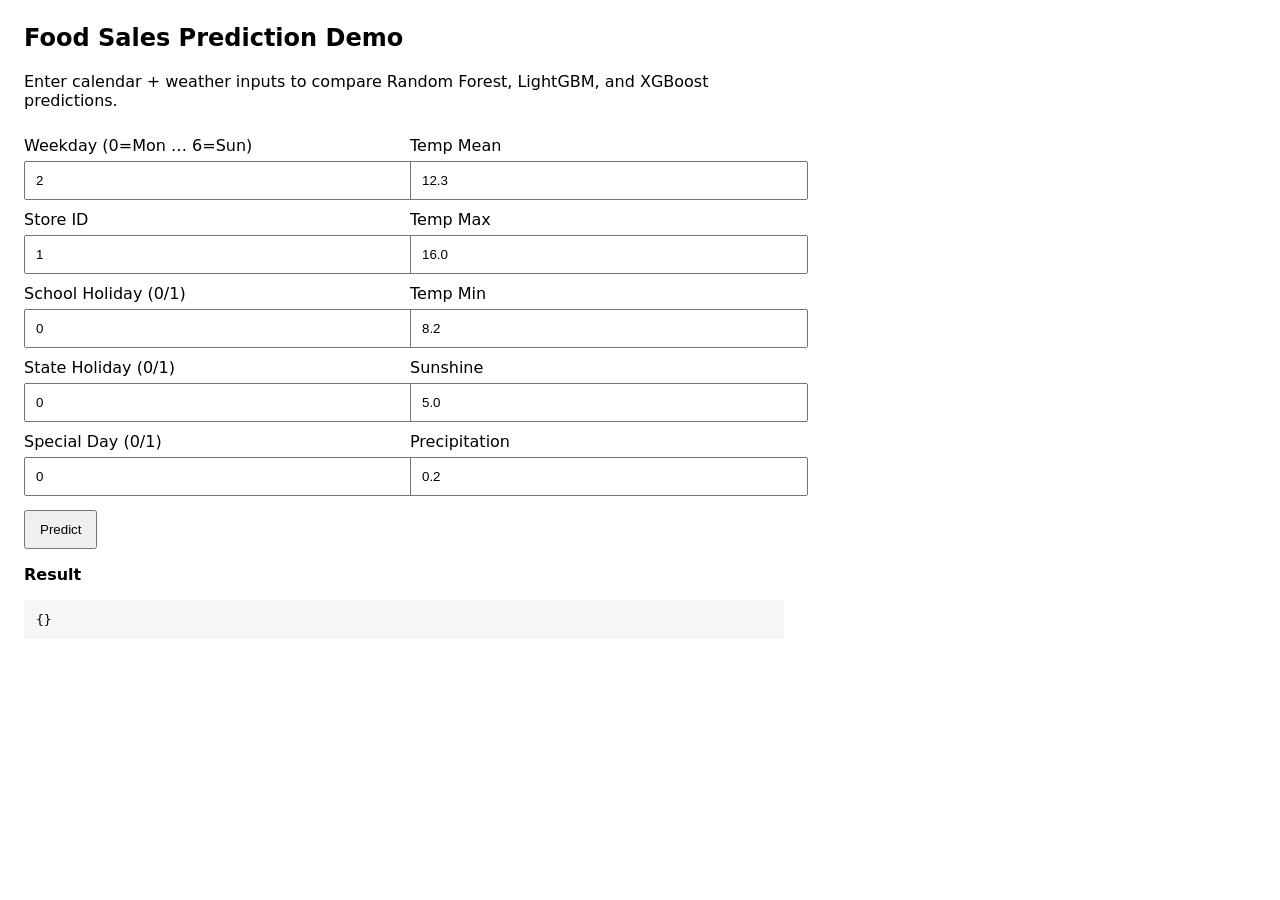
==== docs/index.html @ ceddffe7 "Move website to docs for GitHub Pages" ====
<!doctype html>
<html>
<head>
  <meta charset="utf-8" />
  <meta name="viewport" content="width=device-width,initial-scale=1" />
  <title>Food Sales Prediction Demo</title>
  <style>
    body{font-family:system-ui,Arial;margin:24px;max-width:760px}
    label{display:block;margin-top:10px}
    input{width:100%;padding:10px;margin-top:6px}
    button{margin-top:14px;padding:10px 14px;cursor:pointer}
    .grid{display:grid;grid-template-columns:1fr 1fr;gap:12px}
    pre{background:#f6f6f6;padding:12px;overflow:auto}
  </style>
</head>
<body>
  <h2>Food Sales Prediction Demo</h2>
  <p>Enter calendar + weather inputs to compare Random Forest, LightGBM, and XGBoost predictions.</p>

  <div class="grid">
    <div>
      <label>Weekday (0=Mon … 6=Sun)
        <input id="weekday" type="number" min="0" max="6" value="2" />
      </label>
      <label>Store ID
        <input id="store_id" type="number" min="0" value="1" />
      </label>
      <label>School Holiday (0/1)
        <input id="is_school_holiday" type="number" min="0" max="1" value="0" />
      </label>
      <label>State Holiday (0/1)
        <input id="is_state_holiday" type="number" min="0" max="1" value="0" />
      </label>
      <label>Special Day (0/1)
        <input id="is_special_day" type="number" min="0" max="1" value="0" />
      </label>
    </div>

    <div>
      <label>Temp Mean
        <input id="temp_mean" type="number" step="0.1" value="12.3" />
      </label>
      <label>Temp Max
        <input id="temp_max" type="number" step="0.1" value="16.0" />
      </label>
      <label>Temp Min
        <input id="temp_min" type="number" step="0.1" value="8.2" />
      </label>
      <label>Sunshine
        <input id="sunshine" type="number" step="0.1" value="5.0" />
      </label>
      <label>Precipitation
        <input id="precipitation" type="number" step="0.1" value="0.2" />
      </label>
    </div>
  </div>

  <button onclick="runPredict()">Predict</button>
  <p><b>Result</b></p>
  <pre id="out">{}</pre>

  <script>
    // Replace with your deployed FastAPI URL, e.g. https://your-api.onrender.com
    const API_BASE = "http://localhost:8000";

    async function runPredict(){
      const payload = {
        weekday: Number(document.getElementById("weekday").value),
        store_id: Number(document.getElementById("store_id").value),
        is_school_holiday: Number(document.getElementById("is_school_holiday").value),
        is_state_holiday: Number(document.getElementById("is_state_holiday").value),
        is_special_day: Number(document.getElementById("is_special_day").value),
        temp_mean: Number(document.getElementById("temp_mean").value),
        temp_max: Number(document.getElementById("temp_max").value),
        temp_min: Number(document.getElementById("temp_min").value),
        sunshine: Number(document.getElementById("sunshine").value),
        precipitation: Number(document.getElementById("precipitation").value),
      };

      const res = await fetch(`${API_BASE}/predict`, {
        method: "POST",
        headers: {"Content-Type":"application/json"},
        body: JSON.stringify(payload)
      });

      const data = await res.json();
      document.getElementById("out").textContent = JSON.stringify(data, null, 2);
    }
  </script>
</body>
</html>
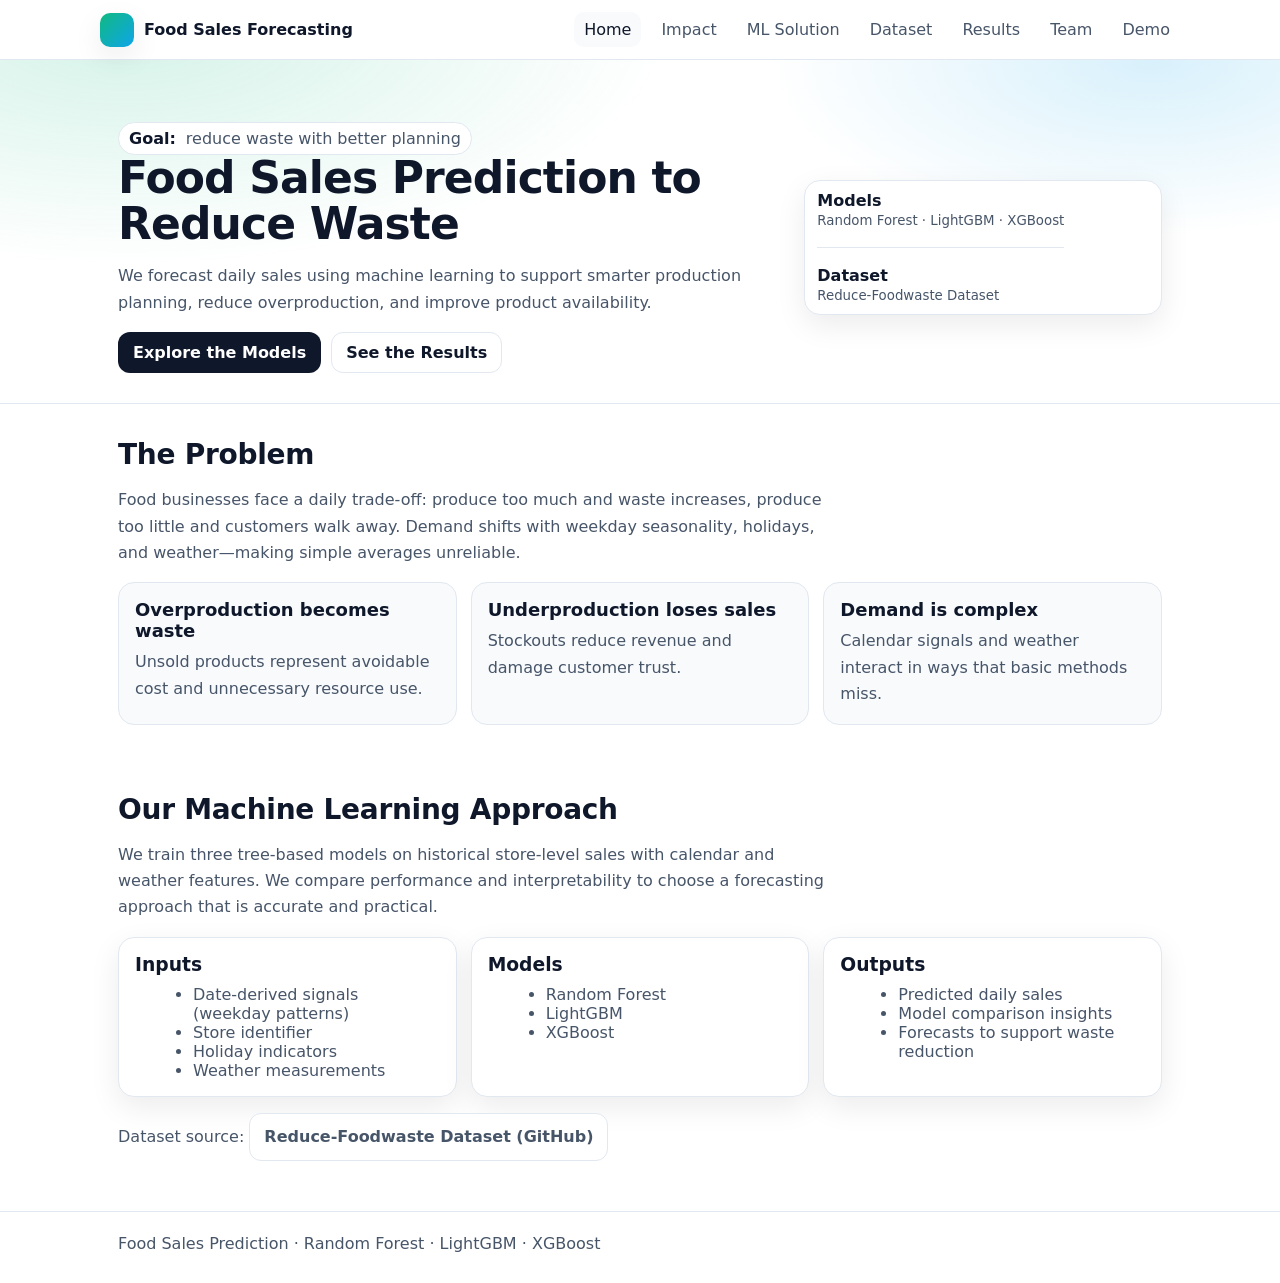
==== commit 309f730d: "website" ====
--- a/docs/index.html
+++ b/docs/index.html
@@ -1,91 +1,129 @@
 <!doctype html>
-<html>
+<html lang="en">
 <head>
   <meta charset="utf-8" />
   <meta name="viewport" content="width=device-width,initial-scale=1" />
-  <title>Food Sales Prediction Demo</title>
-  <style>
-    body{font-family:system-ui,Arial;margin:24px;max-width:760px}
-    label{display:block;margin-top:10px}
-    input{width:100%;padding:10px;margin-top:6px}
-    button{margin-top:14px;padding:10px 14px;cursor:pointer}
-    .grid{display:grid;grid-template-columns:1fr 1fr;gap:12px}
-    pre{background:#f6f6f6;padding:12px;overflow:auto}
-  </style>
+  <title>Food Sales Prediction to Reduce Waste</title>
+  <link rel="stylesheet" href="assets/style.css" />
 </head>
 <body>
-  <h2>Food Sales Prediction Demo</h2>
-  <p>Enter calendar + weather inputs to compare Random Forest, LightGBM, and XGBoost predictions.</p>
+  <header class="nav">
+    <div class="container nav-inner">
+      <a class="brand" href="index.html"><span class="logo"></span> Food Sales Forecasting</a>
+      <nav class="links">
+        <a class="active" href="index.html">Home</a>
+        <a href="impact.html">Impact</a>
+        <a href="ml-solution.html">ML Solution</a>
+        <a href="dataset.html">Dataset</a>
+        <a href="results.html">Results</a>
+        <a href="team.html">Team</a>
+        <a href="demo.html">Demo</a>
+      </nav>
+    </div>
+  </header>
 
-  <div class="grid">
-    <div>
-      <label>Weekday (0=Mon … 6=Sun)
-        <input id="weekday" type="number" min="0" max="6" value="2" />
-      </label>
-      <label>Store ID
-        <input id="store_id" type="number" min="0" value="1" />
-      </label>
-      <label>School Holiday (0/1)
-        <input id="is_school_holiday" type="number" min="0" max="1" value="0" />
-      </label>
-      <label>State Holiday (0/1)
-        <input id="is_state_holiday" type="number" min="0" max="1" value="0" />
-      </label>
-      <label>Special Day (0/1)
-        <input id="is_special_day" type="number" min="0" max="1" value="0" />
-      </label>
+  <main>
+    <section class="hero">
+      <div class="container hero-grid">
+        <div>
+          <div class="kicker"><b>Goal:</b> reduce waste with better planning</div>
+          <h1>Food Sales Prediction to Reduce Waste</h1>
+          <p class="lead">
+            We forecast daily sales using machine learning to support smarter production planning,
+            reduce overproduction, and improve product availability.
+          </p>
+          <div class="cta">
+            <a class="btn primary" href="ml-solution.html">Explore the Models</a>
+            <a class="btn" href="results.html">See the Results</a>
+          </div>
+        </div>
+        <div class="badge">
+          <div>
+            <strong>Models</strong>
+            <small>Random Forest · LightGBM · XGBoost</small>
+            <hr />
+            <strong>Dataset</strong>
+            <small>Reduce-Foodwaste Dataset</small>
+          </div>
+        </div>
+      </div>
+    </section>
+
+    <section class="section">
+      <div class="container">
+        <h2>The Problem</h2>
+        <p class="lead">
+          Food businesses face a daily trade-off: produce too much and waste increases,
+          produce too little and customers walk away. Demand shifts with weekday seasonality,
+          holidays, and weather—making simple averages unreliable.
+        </p>
+
+        <div class="grid3">
+          <div class="card">
+            <h3>Overproduction becomes waste</h3>
+            <p>Unsold products represent avoidable cost and unnecessary resource use.</p>
+          </div>
+          <div class="card">
+            <h3>Underproduction loses sales</h3>
+            <p>Stockouts reduce revenue and damage customer trust.</p>
+          </div>
+          <div class="card">
+            <h3>Demand is complex</h3>
+            <p>Calendar signals and weather interact in ways that basic methods miss.</p>
+          </div>
+        </div>
+      </div>
+    </section>
+
+    <section class="section">
+      <div class="container">
+        <h2>Our Machine Learning Approach</h2>
+        <p class="lead">
+          We train three tree-based models on historical store-level sales with calendar and weather features.
+          We compare performance and interpretability to choose a forecasting approach that is accurate and practical.
+        </p>
+
+        <div class="pipeline">
+          <div class="pipe">
+            <h3>Inputs</h3>
+            <ul>
+              <li>Date-derived signals (weekday patterns)</li>
+              <li>Store identifier</li>
+              <li>Holiday indicators</li>
+              <li>Weather measurements</li>
+            </ul>
+          </div>
+          <div class="pipe">
+            <h3>Models</h3>
+            <ul>
+              <li>Random Forest</li>
+              <li>LightGBM</li>
+              <li>XGBoost</li>
+            </ul>
+          </div>
+          <div class="pipe">
+            <h3>Outputs</h3>
+            <ul>
+              <li>Predicted daily sales</li>
+              <li>Model comparison insights</li>
+              <li>Forecasts to support waste reduction</li>
+            </ul>
+          </div>
+        </div>
+
+        <p style="margin-top:16px">
+          Dataset source: <a class="btn" href="https://github.com/Green-AI-Hub-Mittelstand/Reduce-Foodwaste-Dataset" target="_blank" rel="noreferrer">
+            Reduce-Foodwaste Dataset (GitHub)
+          </a>
+        </p>
+      </div>
+    </section>
+  </main>
+
+  <footer class="footer">
+    <div class="container">
+      <div>Food Sales Prediction · Random Forest · LightGBM · XGBoost</div>
     </div>
-
-    <div>
-      <label>Temp Mean
-        <input id="temp_mean" type="number" step="0.1" value="12.3" />
-      </label>
-      <label>Temp Max
-        <input id="temp_max" type="number" step="0.1" value="16.0" />
-      </label>
-      <label>Temp Min
-        <input id="temp_min" type="number" step="0.1" value="8.2" />
-      </label>
-      <label>Sunshine
-        <input id="sunshine" type="number" step="0.1" value="5.0" />
-      </label>
-      <label>Precipitation
-        <input id="precipitation" type="number" step="0.1" value="0.2" />
-      </label>
-    </div>
-  </div>
-
-  <button onclick="runPredict()">Predict</button>
-  <p><b>Result</b></p>
-  <pre id="out">{}</pre>
-
-  <script>
-    // Replace with your deployed FastAPI URL, e.g. https://your-api.onrender.com
-    const API_BASE = "http://localhost:8000";
-
-    async function runPredict(){
-      const payload = {
-        weekday: Number(document.getElementById("weekday").value),
-        store_id: Number(document.getElementById("store_id").value),
-        is_school_holiday: Number(document.getElementById("is_school_holiday").value),
-        is_state_holiday: Number(document.getElementById("is_state_holiday").value),
-        is_special_day: Number(document.getElementById("is_special_day").value),
-        temp_mean: Number(document.getElementById("temp_mean").value),
-        temp_max: Number(document.getElementById("temp_max").value),
-        temp_min: Number(document.getElementById("temp_min").value),
-        sunshine: Number(document.getElementById("sunshine").value),
-        precipitation: Number(document.getElementById("precipitation").value),
-      };
-
-      const res = await fetch(`${API_BASE}/predict`, {
-        method: "POST",
-        headers: {"Content-Type":"application/json"},
-        body: JSON.stringify(payload)
-      });
-
-      const data = await res.json();
-      document.getElementById("out").textContent = JSON.stringify(data, null, 2);
-    }
-  </script>
+  </footer>
 </body>
 </html>
--- a/docs/assets/style.css
+++ b/docs/assets/style.css
@@ -0,0 +1,104 @@
+:root{
+    --bg:#ffffff;
+    --text:#0f172a;
+    --muted:#475569;
+    --card:#f8fafc;
+    --border:#e2e8f0;
+    --accent:#10b981; /* green/teal */
+    --accent2:#0ea5e9; /* blue for subtle gradients */
+    --shadow: 0 10px 30px rgba(2,6,23,.08);
+    --radius:16px;
+    --max: 1080px;
+  }
+  
+  *{box-sizing:border-box}
+  html,body{margin:0;padding:0;font-family:system-ui,-apple-system,Segoe UI,Roboto,Arial; color:var(--text); background:var(--bg)}
+  a{color:inherit;text-decoration:none}
+  p{line-height:1.65;color:var(--muted)}
+  .container{max-width:var(--max);margin:0 auto;padding:0 18px}
+  
+  .nav{
+    position:sticky; top:0; z-index:10;
+    backdrop-filter:saturate(180%) blur(10px);
+    background:rgba(255,255,255,.8);
+    border-bottom:1px solid var(--border);
+  }
+  .nav-inner{display:flex;align-items:center;justify-content:space-between;padding:12px 0;gap:10px}
+  .brand{display:flex;align-items:center;gap:10px;font-weight:700}
+  .logo{
+    width:34px;height:34px;border-radius:10px;
+    background: linear-gradient(135deg,var(--accent),var(--accent2));
+    box-shadow: var(--shadow);
+  }
+  .links{display:flex;flex-wrap:wrap;gap:10px}
+  .links a{padding:8px 10px;border-radius:10px;color:var(--muted)}
+  .links a.active, .links a:hover{background:var(--card);color:var(--text)}
+  
+  .hero{
+    padding:62px 0 30px;
+    background:
+      radial-gradient(900px 400px at 10% -10%, rgba(16,185,129,.18), transparent 60%),
+      radial-gradient(700px 320px at 90% 0%, rgba(14,165,233,.16), transparent 55%);
+    border-bottom:1px solid var(--border);
+  }
+  .hero-grid{display:grid;grid-template-columns:1.3fr .7fr;gap:22px;align-items:center}
+  @media (max-width: 900px){.hero-grid{grid-template-columns:1fr}}
+  h1{margin:0 0 10px;font-size:44px;letter-spacing:-.02em;line-height:1.05}
+  @media (max-width: 520px){h1{font-size:34px}}
+  .kicker{display:inline-flex;gap:10px;align-items:center;padding:6px 10px;border:1px solid var(--border);border-radius:999px;background:#fff; color:var(--muted)}
+  .kicker b{color:var(--text)}
+  .cta{display:flex;gap:10px;flex-wrap:wrap;margin-top:16px}
+  .btn{
+    display:inline-flex;align-items:center;justify-content:center;
+    padding:10px 14px;border-radius:12px;border:1px solid var(--border);
+    background:#fff; box-shadow: none; font-weight:600;
+  }
+  .btn.primary{border-color:transparent;background:var(--text);color:#fff}
+  .btn:hover{transform: translateY(-1px)}
+  .badge{display:inline-flex;align-items:center;gap:8px;padding:10px 12px;border-radius:var(--radius);background:#fff;border:1px solid var(--border);box-shadow: var(--shadow)}
+  .badge strong{display:block}
+  .badge small{color:var(--muted)}
+  
+  .section{padding:34px 0}
+  .section h2{margin:0 0 10px;font-size:28px;letter-spacing:-.01em}
+  .section .lead{max-width:70ch}
+  
+  .grid3{display:grid;grid-template-columns:repeat(3,1fr);gap:14px;margin-top:16px}
+  @media (max-width: 900px){.grid3{grid-template-columns:1fr}}
+  .card{
+    background:var(--card); border:1px solid var(--border); border-radius:var(--radius);
+    padding:16px; box-shadow: none;
+  }
+  .card h3{margin:0 0 8px;font-size:18px}
+  .card p{margin:0}
+  
+  .pipeline{display:grid;grid-template-columns:repeat(3,1fr);gap:14px;margin-top:14px}
+  @media (max-width: 900px){.pipeline{grid-template-columns:1fr}}
+  .pipe{
+    background:#fff;border:1px solid var(--border);border-radius:var(--radius);padding:16px;box-shadow:var(--shadow)
+  }
+  .pipe h3{margin:0 0 8px}
+  ul{margin:10px 0 0 18px;color:var(--muted)}
+  hr{border:none;border-top:1px solid var(--border);margin:18px 0}
+  
+  .footer{
+    padding:22px 0 30px;border-top:1px solid var(--border);color:var(--muted)
+  }
+  
+  .table{
+    width:100%; border-collapse:collapse; overflow:hidden; border-radius:12px; border:1px solid var(--border);
+    background:#fff
+  }
+  .table th, .table td{padding:10px 12px;border-bottom:1px solid var(--border);text-align:left}
+  .table th{background:var(--card);font-weight:700}
+  .table tr:last-child td{border-bottom:none}
+  
+  .form{display:grid;grid-template-columns:repeat(2,1fr);gap:12px;margin-top:14px}
+  @media (max-width: 900px){.form{grid-template-columns:1fr}}
+  input, select{
+    width:100%; padding:10px 12px; border-radius:12px; border:1px solid var(--border);
+    background:#fff; outline:none;
+  }
+  pre{
+    background:#0b1220;color:#e2e8f0; padding:14px; border-radius:14px; overflow:auto; border:1px solid rgba(226,232,240,.15)
+  }
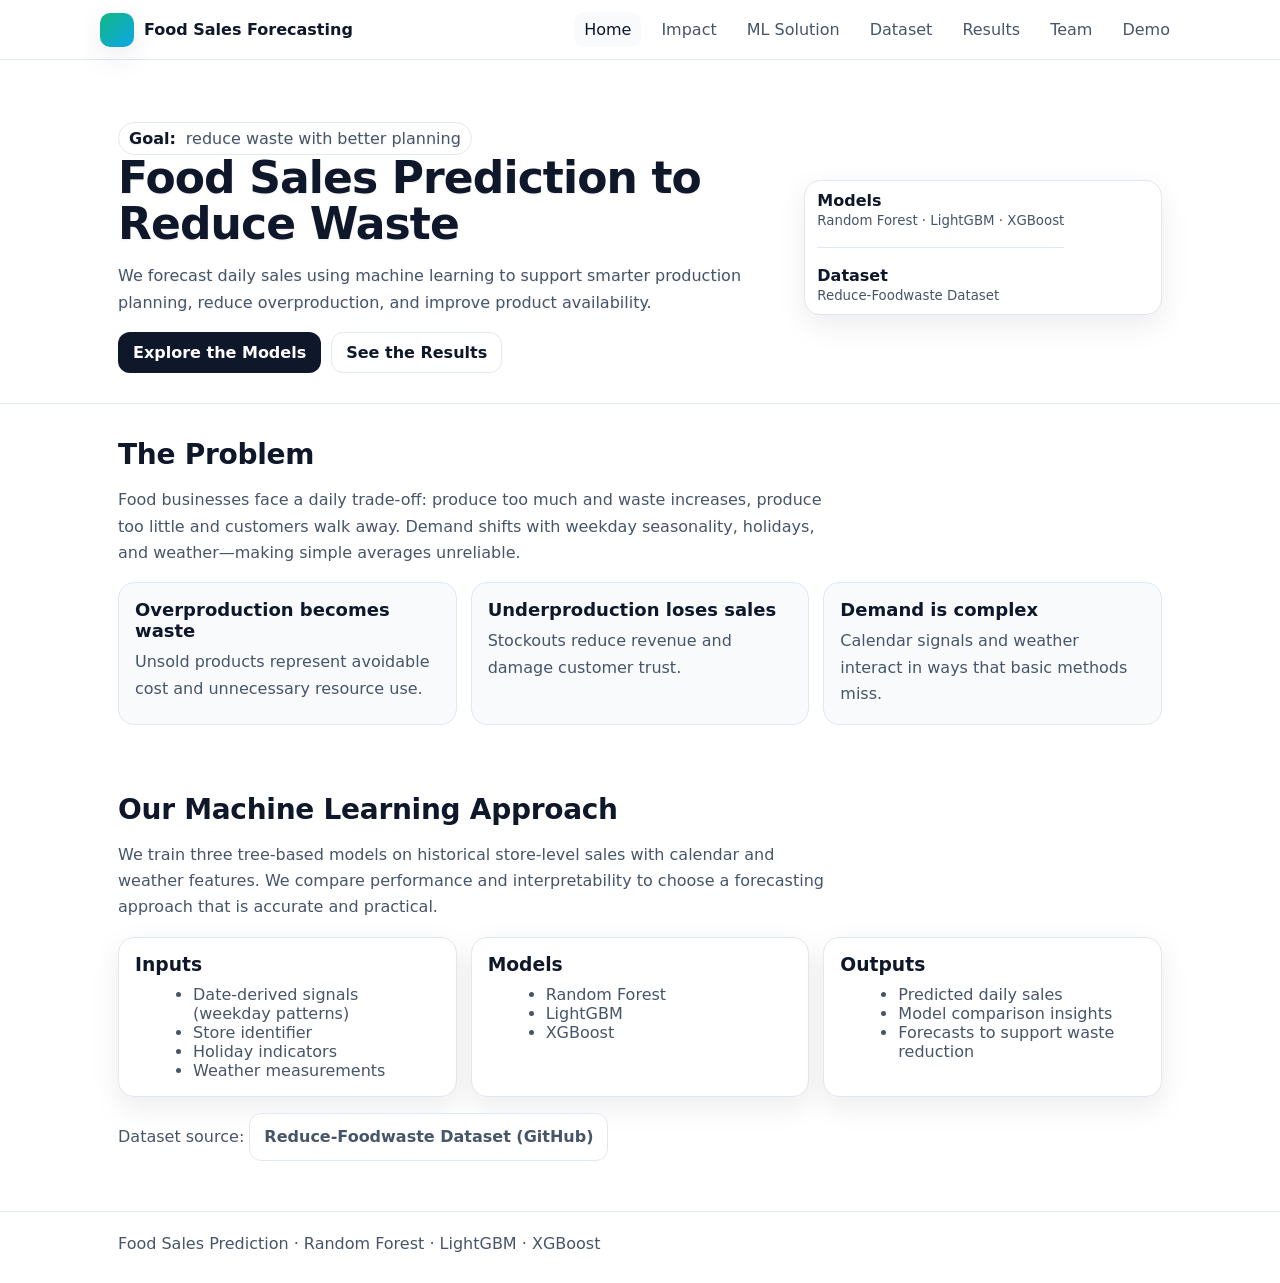
==== commit 068741e5: "added pics, and plots" ====
--- a/docs/index.html
+++ b/docs/index.html
@@ -23,7 +23,7 @@
   </header>
 
   <main>
-    <section class="hero">
+    <section class="hero hero-photo">
       <div class="container hero-grid">
         <div>
           <div class="kicker"><b>Goal:</b> reduce waste with better planning</div>
--- a/docs/assets/style.css
+++ b/docs/assets/style.css
@@ -101,4 +101,22 @@
   }
   pre{
     background:#0b1220;color:#e2e8f0; padding:14px; border-radius:14px; overflow:auto; border:1px solid rgba(226,232,240,.15)
+  }
+
+  /* Hero background image */
+.hero.hero-photo{
+    position: relative;
+    background:
+      linear-gradient(90deg, rgba(255,255,255,.92) 0%, rgba(255,255,255,.75) 55%, rgba(255,255,255,.35) 100%),
+      url("assets/plots/foos_sales.png");
+    background-size: cover;
+    background-position: center;
+    background-repeat: no-repeat;
+  }
+  
+  /* Optional: make text extra readable */
+  .hero.hero-photo h1,
+  .hero.hero-photo .lead,
+  .hero.hero-photo .kicker{
+    text-shadow: 0 1px 2px rgba(0,0,0,.08);
   }
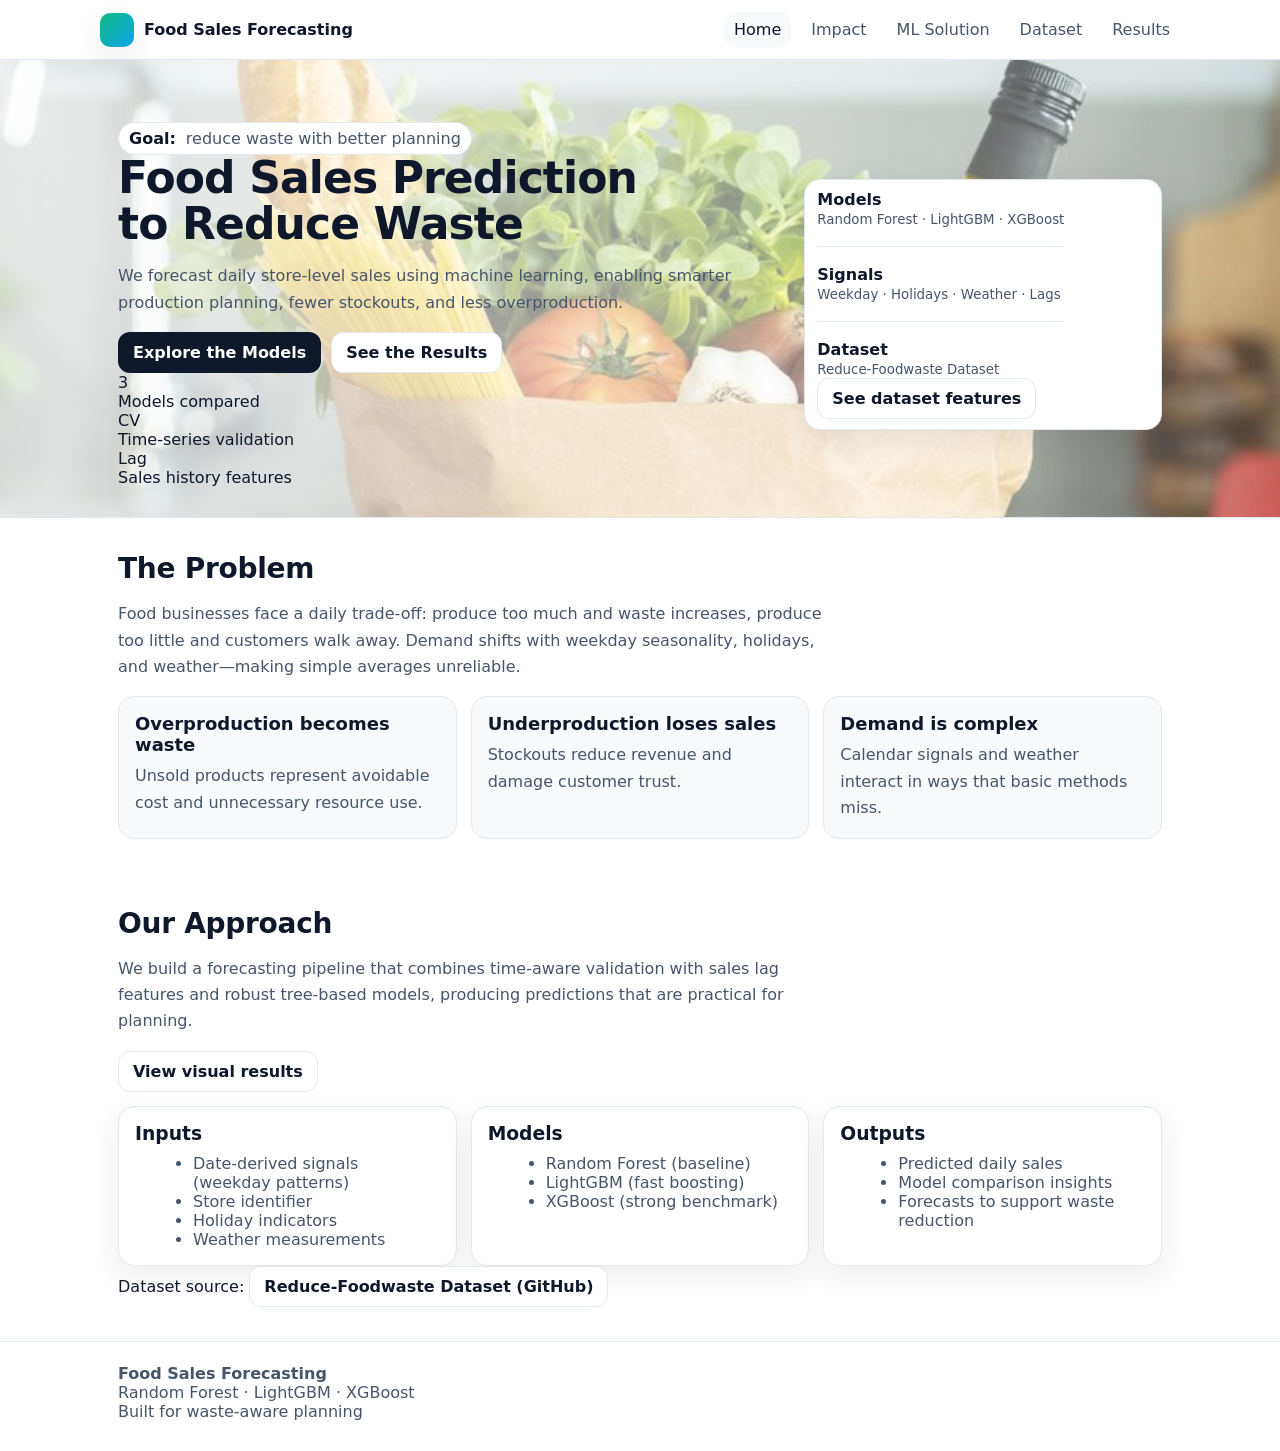
==== commit f5f5a5d5: "omproved home page" ====
--- a/docs/index.html
+++ b/docs/index.html
@@ -16,58 +16,90 @@
         <a href="ml-solution.html">ML Solution</a>
         <a href="dataset.html">Dataset</a>
         <a href="results.html">Results</a>
-        <a href="team.html">Team</a>
-        <a href="demo.html">Demo</a>
       </nav>
     </div>
   </header>
 
   <main>
+    <!-- HERO -->
     <section class="hero hero-photo">
       <div class="container hero-grid">
         <div>
           <div class="kicker"><b>Goal:</b> reduce waste with better planning</div>
-          <h1>Food Sales Prediction to Reduce Waste</h1>
+
+          <h1>Food Sales Prediction<br/>to Reduce Waste</h1>
+
           <p class="lead">
-            We forecast daily sales using machine learning to support smarter production planning,
-            reduce overproduction, and improve product availability.
+            We forecast daily store-level sales using machine learning, enabling smarter production planning,
+            fewer stockouts, and less overproduction.
           </p>
+
           <div class="cta">
             <a class="btn primary" href="ml-solution.html">Explore the Models</a>
             <a class="btn" href="results.html">See the Results</a>
           </div>
+
+          <div class="mini-stats">
+            <div class="mini-card">
+              <div class="mini-num">3</div>
+              <div class="mini-label">Models compared</div>
+            </div>
+            <div class="mini-card">
+              <div class="mini-num">CV</div>
+              <div class="mini-label">Time-series validation</div>
+            </div>
+            <div class="mini-card">
+              <div class="mini-num">Lag</div>
+              <div class="mini-label">Sales history features</div>
+            </div>
+          </div>
         </div>
-        <div class="badge">
+
+        <div class="badge badge-large">
           <div>
-            <strong>Models</strong>
-            <small>Random Forest · LightGBM · XGBoost</small>
+            <div class="badge-row">
+              <strong>Models</strong>
+              <small>Random Forest · LightGBM · XGBoost</small>
+            </div>
             <hr />
-            <strong>Dataset</strong>
-            <small>Reduce-Foodwaste Dataset</small>
+            <div class="badge-row">
+              <strong>Signals</strong>
+              <small>Weekday · Holidays · Weather · Lags</small>
+            </div>
+            <hr />
+            <div class="badge-row">
+              <strong>Dataset</strong>
+              <small>Reduce-Foodwaste Dataset</small>
+            </div>
+
+            <div class="badge-actions">
+              <a class="btn" href="dataset.html">See dataset features</a>
+            </div>
           </div>
         </div>
       </div>
     </section>
 
+    <!-- PROBLEM -->
     <section class="section">
       <div class="container">
         <h2>The Problem</h2>
         <p class="lead">
-          Food businesses face a daily trade-off: produce too much and waste increases,
-          produce too little and customers walk away. Demand shifts with weekday seasonality,
-          holidays, and weather—making simple averages unreliable.
+          Food businesses face a daily trade-off: produce too much and waste increases, produce too little and
+          customers walk away. Demand shifts with weekday seasonality, holidays, and weather—making simple
+          averages unreliable.
         </p>
 
         <div class="grid3">
-          <div class="card">
+          <div class="card card-soft">
             <h3>Overproduction becomes waste</h3>
             <p>Unsold products represent avoidable cost and unnecessary resource use.</p>
           </div>
-          <div class="card">
+          <div class="card card-soft">
             <h3>Underproduction loses sales</h3>
             <p>Stockouts reduce revenue and damage customer trust.</p>
           </div>
-          <div class="card">
+          <div class="card card-soft">
             <h3>Demand is complex</h3>
             <p>Calendar signals and weather interact in ways that basic methods miss.</p>
           </div>
@@ -75,13 +107,21 @@
       </div>
     </section>
 
+    <!-- APPROACH -->
     <section class="section">
       <div class="container">
-        <h2>Our Machine Learning Approach</h2>
-        <p class="lead">
-          We train three tree-based models on historical store-level sales with calendar and weather features.
-          We compare performance and interpretability to choose a forecasting approach that is accurate and practical.
-        </p>
+        <div class="section-head">
+          <div>
+            <h2>Our Approach</h2>
+            <p class="lead">
+              We build a forecasting pipeline that combines time-aware validation with sales lag features and
+              robust tree-based models, producing predictions that are practical for planning.
+            </p>
+          </div>
+          <div class="section-cta">
+            <a class="btn" href="results.html">View visual results</a>
+          </div>
+        </div>
 
         <div class="pipeline">
           <div class="pipe">
@@ -96,9 +136,9 @@
           <div class="pipe">
             <h3>Models</h3>
             <ul>
-              <li>Random Forest</li>
-              <li>LightGBM</li>
-              <li>XGBoost</li>
+              <li>Random Forest (baseline)</li>
+              <li>LightGBM (fast boosting)</li>
+              <li>XGBoost (strong benchmark)</li>
             </ul>
           </div>
           <div class="pipe">
@@ -111,18 +151,23 @@
           </div>
         </div>
 
-        <p style="margin-top:16px">
-          Dataset source: <a class="btn" href="https://github.com/Green-AI-Hub-Mittelstand/Reduce-Foodwaste-Dataset" target="_blank" rel="noreferrer">
+        <div class="note">
+          Dataset source:
+          <a class="btn" href="https://github.com/Green-AI-Hub-Mittelstand/Reduce-Foodwaste-Dataset" target="_blank" rel="noreferrer">
             Reduce-Foodwaste Dataset (GitHub)
           </a>
-        </p>
+        </div>
       </div>
     </section>
   </main>
 
   <footer class="footer">
-    <div class="container">
-      <div>Food Sales Prediction · Random Forest · LightGBM · XGBoost</div>
+    <div class="container footer-inner">
+      <div>
+        <strong>Food Sales Forecasting</strong>
+        <div class="footer-muted">Random Forest · LightGBM · XGBoost</div>
+      </div>
+      <div class="footer-muted">Built for waste-aware planning</div>
     </div>
   </footer>
 </body>
--- a/docs/assets/style.css
+++ b/docs/assets/style.css
@@ -103,20 +103,20 @@
     background:#0b1220;color:#e2e8f0; padding:14px; border-radius:14px; overflow:auto; border:1px solid rgba(226,232,240,.15)
   }
 
-  /* Hero background image */
+/* Hero background image (more robust) */
 .hero.hero-photo{
     position: relative;
-    background:
-      linear-gradient(90deg, rgba(255,255,255,.92) 0%, rgba(255,255,255,.75) 55%, rgba(255,255,255,.35) 100%),
-      url("assets/plots/foos_sales.png");
+  
+    /* layers: overlay gradient + image */
+    background-image:
+      linear-gradient(90deg,
+        rgba(255,255,255,.75) 0%,
+        rgba(255,255,255,.55) 55%,
+        rgba(255,255,255,.15) 100%
+      ),
+      url("./food_sales.jpg");   /* <-- IMPORTANT: use ./ */
+  
     background-size: cover;
     background-position: center;
     background-repeat: no-repeat;
-  }
-  
-  /* Optional: make text extra readable */
-  .hero.hero-photo h1,
-  .hero.hero-photo .lead,
-  .hero.hero-photo .kicker{
-    text-shadow: 0 1px 2px rgba(0,0,0,.08);
   }
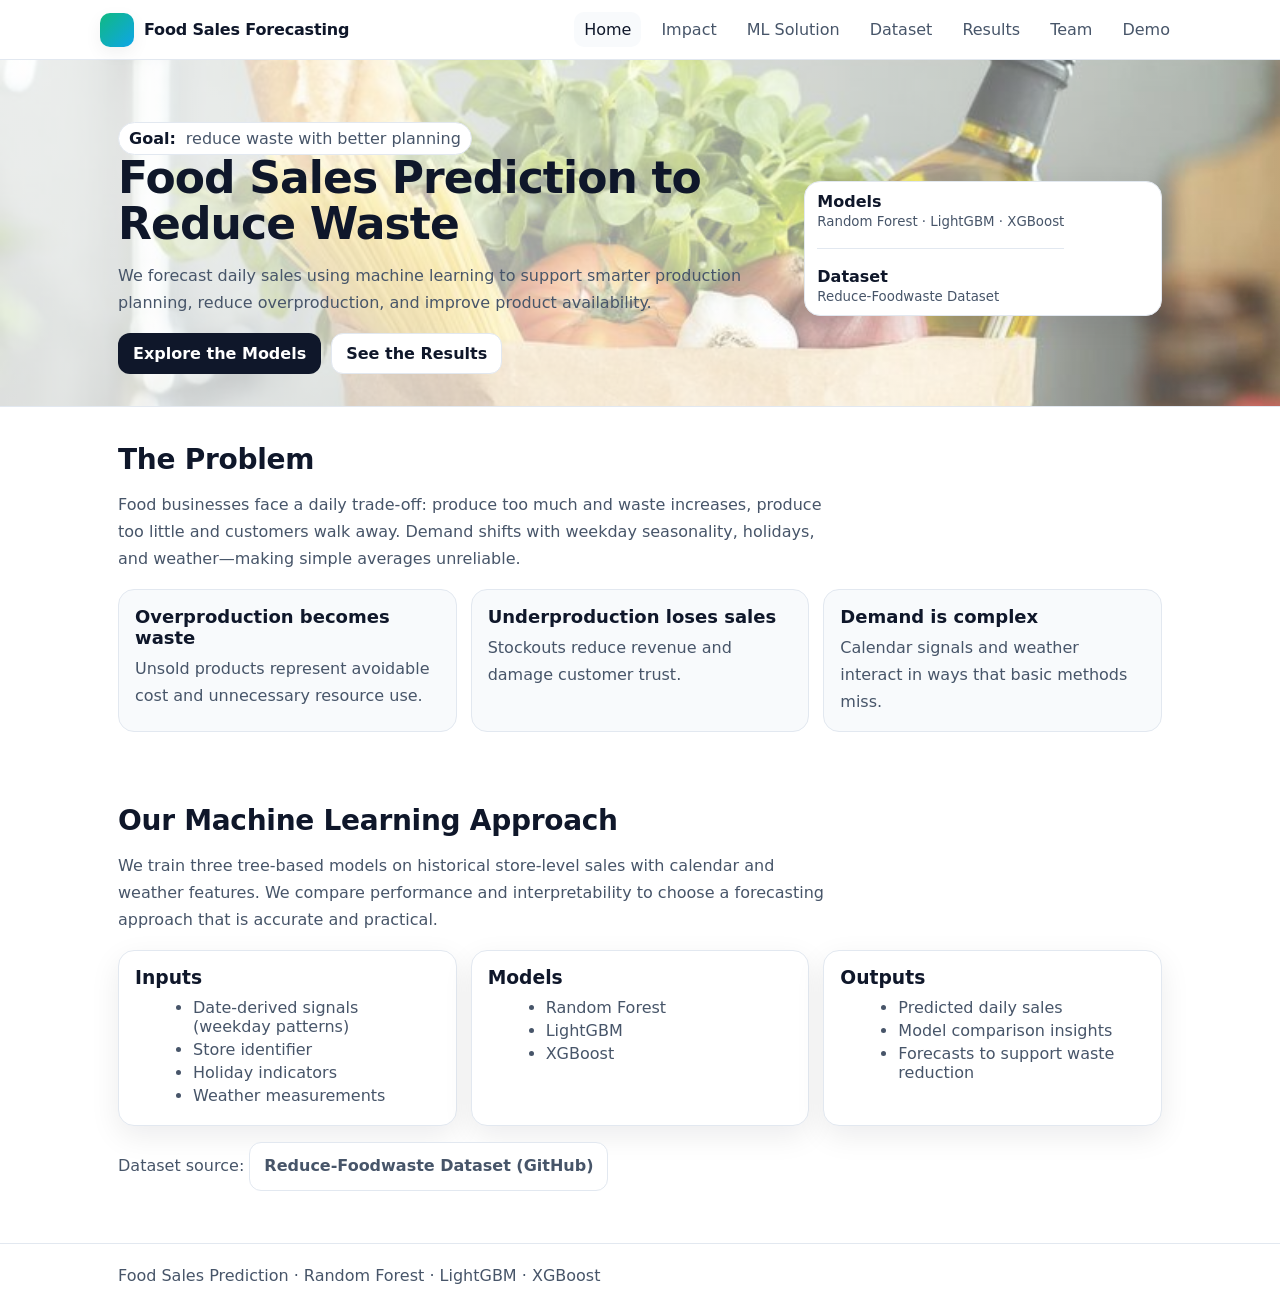
==== commit 9f3ba46b: "fixed home page" ====
--- a/docs/index.html
+++ b/docs/index.html
@@ -16,90 +16,58 @@
         <a href="ml-solution.html">ML Solution</a>
         <a href="dataset.html">Dataset</a>
         <a href="results.html">Results</a>
+        <a href="team.html">Team</a>
+        <a href="demo.html">Demo</a>
       </nav>
     </div>
   </header>
 
   <main>
-    <!-- HERO -->
     <section class="hero hero-photo">
       <div class="container hero-grid">
         <div>
           <div class="kicker"><b>Goal:</b> reduce waste with better planning</div>
-
-          <h1>Food Sales Prediction<br/>to Reduce Waste</h1>
-
+          <h1>Food Sales Prediction to Reduce Waste</h1>
           <p class="lead">
-            We forecast daily store-level sales using machine learning, enabling smarter production planning,
-            fewer stockouts, and less overproduction.
+            We forecast daily sales using machine learning to support smarter production planning,
+            reduce overproduction, and improve product availability.
           </p>
-
           <div class="cta">
             <a class="btn primary" href="ml-solution.html">Explore the Models</a>
             <a class="btn" href="results.html">See the Results</a>
           </div>
-
-          <div class="mini-stats">
-            <div class="mini-card">
-              <div class="mini-num">3</div>
-              <div class="mini-label">Models compared</div>
-            </div>
-            <div class="mini-card">
-              <div class="mini-num">CV</div>
-              <div class="mini-label">Time-series validation</div>
-            </div>
-            <div class="mini-card">
-              <div class="mini-num">Lag</div>
-              <div class="mini-label">Sales history features</div>
-            </div>
-          </div>
         </div>
-
-        <div class="badge badge-large">
+        <div class="badge">
           <div>
-            <div class="badge-row">
-              <strong>Models</strong>
-              <small>Random Forest · LightGBM · XGBoost</small>
-            </div>
+            <strong>Models</strong>
+            <small>Random Forest · LightGBM · XGBoost</small>
             <hr />
-            <div class="badge-row">
-              <strong>Signals</strong>
-              <small>Weekday · Holidays · Weather · Lags</small>
-            </div>
-            <hr />
-            <div class="badge-row">
-              <strong>Dataset</strong>
-              <small>Reduce-Foodwaste Dataset</small>
-            </div>
-
-            <div class="badge-actions">
-              <a class="btn" href="dataset.html">See dataset features</a>
-            </div>
+            <strong>Dataset</strong>
+            <small>Reduce-Foodwaste Dataset</small>
           </div>
         </div>
       </div>
     </section>
 
-    <!-- PROBLEM -->
     <section class="section">
       <div class="container">
         <h2>The Problem</h2>
         <p class="lead">
-          Food businesses face a daily trade-off: produce too much and waste increases, produce too little and
-          customers walk away. Demand shifts with weekday seasonality, holidays, and weather—making simple
-          averages unreliable.
+          Food businesses face a daily trade-off: produce too much and waste increases,
+          produce too little and customers walk away. Demand shifts with weekday seasonality,
+          holidays, and weather—making simple averages unreliable.
         </p>
 
         <div class="grid3">
-          <div class="card card-soft">
+          <div class="card">
             <h3>Overproduction becomes waste</h3>
             <p>Unsold products represent avoidable cost and unnecessary resource use.</p>
           </div>
-          <div class="card card-soft">
+          <div class="card">
             <h3>Underproduction loses sales</h3>
             <p>Stockouts reduce revenue and damage customer trust.</p>
           </div>
-          <div class="card card-soft">
+          <div class="card">
             <h3>Demand is complex</h3>
             <p>Calendar signals and weather interact in ways that basic methods miss.</p>
           </div>
@@ -107,21 +75,13 @@
       </div>
     </section>
 
-    <!-- APPROACH -->
     <section class="section">
       <div class="container">
-        <div class="section-head">
-          <div>
-            <h2>Our Approach</h2>
-            <p class="lead">
-              We build a forecasting pipeline that combines time-aware validation with sales lag features and
-              robust tree-based models, producing predictions that are practical for planning.
-            </p>
-          </div>
-          <div class="section-cta">
-            <a class="btn" href="results.html">View visual results</a>
-          </div>
-        </div>
+        <h2>Our Machine Learning Approach</h2>
+        <p class="lead">
+          We train three tree-based models on historical store-level sales with calendar and weather features.
+          We compare performance and interpretability to choose a forecasting approach that is accurate and practical.
+        </p>
 
         <div class="pipeline">
           <div class="pipe">
@@ -136,9 +96,9 @@
           <div class="pipe">
             <h3>Models</h3>
             <ul>
-              <li>Random Forest (baseline)</li>
-              <li>LightGBM (fast boosting)</li>
-              <li>XGBoost (strong benchmark)</li>
+              <li>Random Forest</li>
+              <li>LightGBM</li>
+              <li>XGBoost</li>
             </ul>
           </div>
           <div class="pipe">
@@ -151,23 +111,18 @@
           </div>
         </div>
 
-        <div class="note">
-          Dataset source:
-          <a class="btn" href="https://github.com/Green-AI-Hub-Mittelstand/Reduce-Foodwaste-Dataset" target="_blank" rel="noreferrer">
+        <p style="margin-top:16px">
+          Dataset source: <a class="btn" href="https://github.com/Green-AI-Hub-Mittelstand/Reduce-Foodwaste-Dataset" target="_blank" rel="noreferrer">
             Reduce-Foodwaste Dataset (GitHub)
           </a>
-        </div>
+        </p>
       </div>
     </section>
   </main>
 
   <footer class="footer">
-    <div class="container footer-inner">
-      <div>
-        <strong>Food Sales Forecasting</strong>
-        <div class="footer-muted">Random Forest · LightGBM · XGBoost</div>
-      </div>
-      <div class="footer-muted">Built for waste-aware planning</div>
+    <div class="container">
+      <div>Food Sales Prediction · Random Forest · LightGBM · XGBoost</div>
     </div>
   </footer>
 </body>
--- a/docs/assets/style.css
+++ b/docs/assets/style.css
@@ -4,119 +4,155 @@
     --muted:#475569;
     --card:#f8fafc;
     --border:#e2e8f0;
-    --accent:#10b981; /* green/teal */
-    --accent2:#0ea5e9; /* blue for subtle gradients */
-    --shadow: 0 10px 30px rgba(2,6,23,.08);
+    --accent:#10b981;
+    --accent2:#0ea5e9;
+    --shadow:0 10px 30px rgba(2,6,23,.08);
+    --shadow-soft:0 6px 18px rgba(2,6,23,.06);
     --radius:16px;
-    --max: 1080px;
+    --max:1080px;
+    --ring:0 0 0 3px rgba(14,165,233,.22);
   }
   
   *{box-sizing:border-box}
-  html,body{margin:0;padding:0;font-family:system-ui,-apple-system,Segoe UI,Roboto,Arial; color:var(--text); background:var(--bg)}
+  html,body{
+    margin:0;
+    padding:0;
+    font-family:"Plus Jakarta Sans","Inter",system-ui,-apple-system,"Segoe UI",Roboto,Arial,sans-serif;
+    color:var(--text);
+    background:var(--bg);
+  }
   a{color:inherit;text-decoration:none}
-  p{line-height:1.65;color:var(--muted)}
+  p{line-height:1.68;color:var(--muted)}
   .container{max-width:var(--max);margin:0 auto;padding:0 18px}
   
   .nav{
-    position:sticky; top:0; z-index:10;
+    position:sticky;top:0;z-index:20;
     backdrop-filter:saturate(180%) blur(10px);
-    background:rgba(255,255,255,.8);
+    background:rgba(255,255,255,.82);
     border-bottom:1px solid var(--border);
   }
   .nav-inner{display:flex;align-items:center;justify-content:space-between;padding:12px 0;gap:10px}
-  .brand{display:flex;align-items:center;gap:10px;font-weight:700}
+  .brand{display:flex;align-items:center;gap:10px;font-weight:700;letter-spacing:-.01em}
   .logo{
     width:34px;height:34px;border-radius:10px;
-    background: linear-gradient(135deg,var(--accent),var(--accent2));
-    box-shadow: var(--shadow);
+    background:linear-gradient(135deg,var(--accent),var(--accent2));
+    box-shadow:var(--shadow-soft);
   }
   .links{display:flex;flex-wrap:wrap;gap:10px}
-  .links a{padding:8px 10px;border-radius:10px;color:var(--muted)}
-  .links a.active, .links a:hover{background:var(--card);color:var(--text)}
+  .links a{
+    padding:8px 10px;border-radius:10px;color:var(--muted);
+    transition:all .2s ease;
+  }
+  .links a.active,.links a:hover{background:var(--card);color:var(--text)}
   
   .hero{
-    padding:62px 0 30px;
+    padding:62px 0 32px;
     background:
       radial-gradient(900px 400px at 10% -10%, rgba(16,185,129,.18), transparent 60%),
       radial-gradient(700px 320px at 90% 0%, rgba(14,165,233,.16), transparent 55%);
     border-bottom:1px solid var(--border);
   }
   .hero-grid{display:grid;grid-template-columns:1.3fr .7fr;gap:22px;align-items:center}
-  @media (max-width: 900px){.hero-grid{grid-template-columns:1fr}}
+  @media (max-width:900px){.hero-grid{grid-template-columns:1fr}}
+  
   h1{margin:0 0 10px;font-size:44px;letter-spacing:-.02em;line-height:1.05}
-  @media (max-width: 520px){h1{font-size:34px}}
-  .kicker{display:inline-flex;gap:10px;align-items:center;padding:6px 10px;border:1px solid var(--border);border-radius:999px;background:#fff; color:var(--muted)}
+  @media (max-width:520px){h1{font-size:34px}}
+  
+  .kicker{
+    display:inline-flex;gap:10px;align-items:center;
+    padding:6px 10px;border:1px solid var(--border);border-radius:999px;
+    background:#fff;color:var(--muted)
+  }
   .kicker b{color:var(--text)}
+  
   .cta{display:flex;gap:10px;flex-wrap:wrap;margin-top:16px}
   .btn{
     display:inline-flex;align-items:center;justify-content:center;
     padding:10px 14px;border-radius:12px;border:1px solid var(--border);
-    background:#fff; box-shadow: none; font-weight:600;
+    background:#fff;font-weight:600;
+    transition:transform .16s ease, box-shadow .2s ease, background .2s ease, color .2s ease;
   }
   .btn.primary{border-color:transparent;background:var(--text);color:#fff}
-  .btn:hover{transform: translateY(-1px)}
-  .badge{display:inline-flex;align-items:center;gap:8px;padding:10px 12px;border-radius:var(--radius);background:#fff;border:1px solid var(--border);box-shadow: var(--shadow)}
+  .btn:hover{transform:translateY(-1px);box-shadow:var(--shadow-soft)}
+  .btn:focus-visible{outline:none;box-shadow:var(--ring)}
+  
+  .badge{
+    display:inline-flex;align-items:center;gap:8px;
+    padding:10px 12px;border-radius:var(--radius);
+    background:#fff;border:1px solid var(--border);box-shadow:var(--shadow)
+  }
   .badge strong{display:block}
   .badge small{color:var(--muted)}
   
-  .section{padding:34px 0}
+  .section{padding:36px 0}
   .section h2{margin:0 0 10px;font-size:28px;letter-spacing:-.01em}
   .section .lead{max-width:70ch}
   
   .grid3{display:grid;grid-template-columns:repeat(3,1fr);gap:14px;margin-top:16px}
-  @media (max-width: 900px){.grid3{grid-template-columns:1fr}}
+  @media (max-width:900px){.grid3{grid-template-columns:1fr}}
+  
   .card{
-    background:var(--card); border:1px solid var(--border); border-radius:var(--radius);
-    padding:16px; box-shadow: none;
+    background:var(--card);border:1px solid var(--border);border-radius:var(--radius);
+    padding:16px;box-shadow:none;
   }
   .card h3{margin:0 0 8px;font-size:18px}
   .card p{margin:0}
   
   .pipeline{display:grid;grid-template-columns:repeat(3,1fr);gap:14px;margin-top:14px}
-  @media (max-width: 900px){.pipeline{grid-template-columns:1fr}}
+  @media (max-width:900px){.pipeline{grid-template-columns:1fr}}
+  
   .pipe{
-    background:#fff;border:1px solid var(--border);border-radius:var(--radius);padding:16px;box-shadow:var(--shadow)
+    background:#fff;border:1px solid var(--border);border-radius:var(--radius);
+    padding:16px;box-shadow:var(--shadow);
   }
   .pipe h3{margin:0 0 8px}
+  
   ul{margin:10px 0 0 18px;color:var(--muted)}
+  li{margin:4px 0}
+  
   hr{border:none;border-top:1px solid var(--border);margin:18px 0}
   
-  .footer{
-    padding:22px 0 30px;border-top:1px solid var(--border);color:var(--muted)
-  }
+  .footer{padding:22px 0 30px;border-top:1px solid var(--border);color:var(--muted)}
   
   .table{
-    width:100%; border-collapse:collapse; overflow:hidden; border-radius:12px; border:1px solid var(--border);
-    background:#fff
+    width:100%;border-collapse:collapse;overflow:hidden;
+    border-radius:12px;border:1px solid var(--border);background:#fff;
   }
-  .table th, .table td{padding:10px 12px;border-bottom:1px solid var(--border);text-align:left}
+  .table th,.table td{padding:10px 12px;border-bottom:1px solid var(--border);text-align:left}
   .table th{background:var(--card);font-weight:700}
+  .table tr:nth-child(even) td{background:#fcfdff}
   .table tr:last-child td{border-bottom:none}
   
   .form{display:grid;grid-template-columns:repeat(2,1fr);gap:12px;margin-top:14px}
-  @media (max-width: 900px){.form{grid-template-columns:1fr}}
-  input, select{
-    width:100%; padding:10px 12px; border-radius:12px; border:1px solid var(--border);
-    background:#fff; outline:none;
+  @media (max-width:900px){.form{grid-template-columns:1fr}}
+  
+  input,select{
+    width:100%;padding:10px 12px;border-radius:12px;border:1px solid var(--border);
+    background:#fff;outline:none;transition:border-color .2s ease, box-shadow .2s ease;
   }
+  input:focus,select:focus{border-color:var(--accent2);box-shadow:var(--ring)}
+  
   pre{
-    background:#0b1220;color:#e2e8f0; padding:14px; border-radius:14px; overflow:auto; border:1px solid rgba(226,232,240,.15)
+    background:#0b1220;color:#e2e8f0;padding:14px;border-radius:14px;overflow:auto;
+    border:1px solid rgba(226,232,240,.15)
   }
-
-/* Hero background image (more robust) */
-.hero.hero-photo{
-    position: relative;
   
-    /* layers: overlay gradient + image */
+  /* Hero background image (more robust) */
+  .hero.hero-photo{
+    position:relative;
     background-image:
       linear-gradient(90deg,
-        rgba(255,255,255,.75) 0%,
-        rgba(255,255,255,.55) 55%,
-        rgba(255,255,255,.15) 100%
+        rgba(255,255,255,.78) 0%,
+        rgba(255,255,255,.58) 55%,
+        rgba(255,255,255,.18) 100%
       ),
-      url("./food_sales.jpg");   /* <-- IMPORTANT: use ./ */
+      url("./food_sales.jpg");
+    background-size:cover;
+    background-position:center;
+    background-repeat:no-repeat;
+  }
   
-    background-size: cover;
-    background-position: center;
-    background-repeat: no-repeat;
-  }+  @media (prefers-reduced-motion: reduce){
+    *{transition:none !important;animation:none !important}
+  }
+  
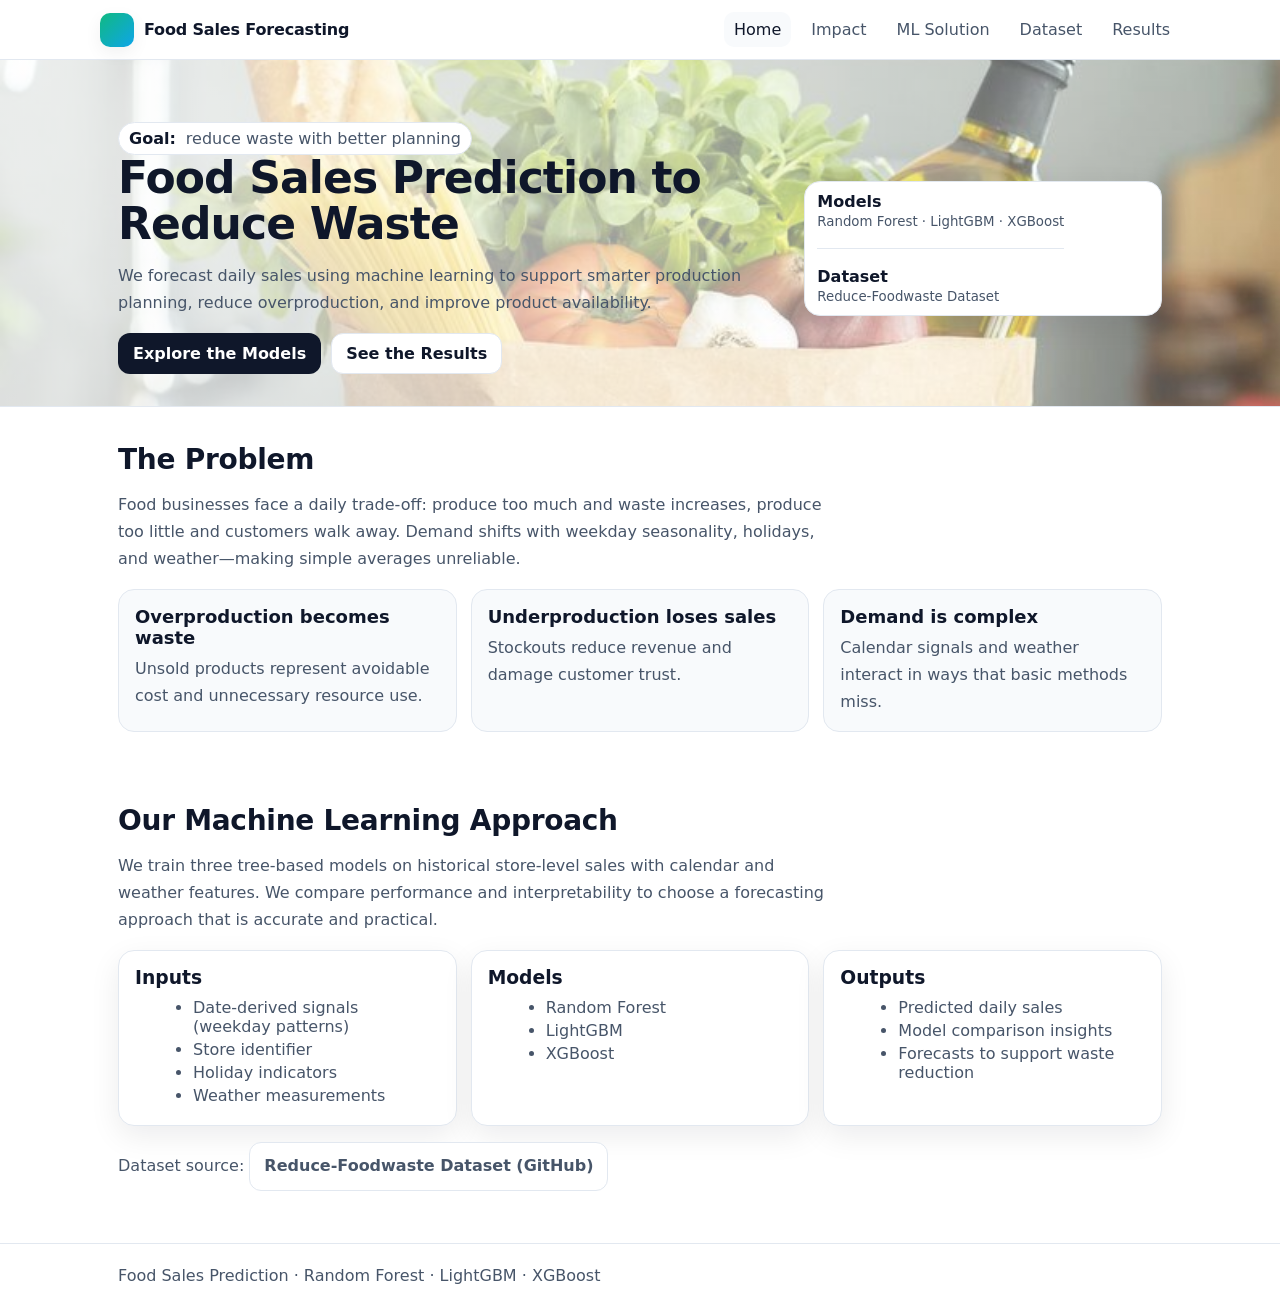
==== commit af2b630d: "improved index page" ====
--- a/docs/index.html
+++ b/docs/index.html
@@ -16,8 +16,6 @@
         <a href="ml-solution.html">ML Solution</a>
         <a href="dataset.html">Dataset</a>
         <a href="results.html">Results</a>
-        <a href="team.html">Team</a>
-        <a href="demo.html">Demo</a>
       </nav>
     </div>
   </header>
